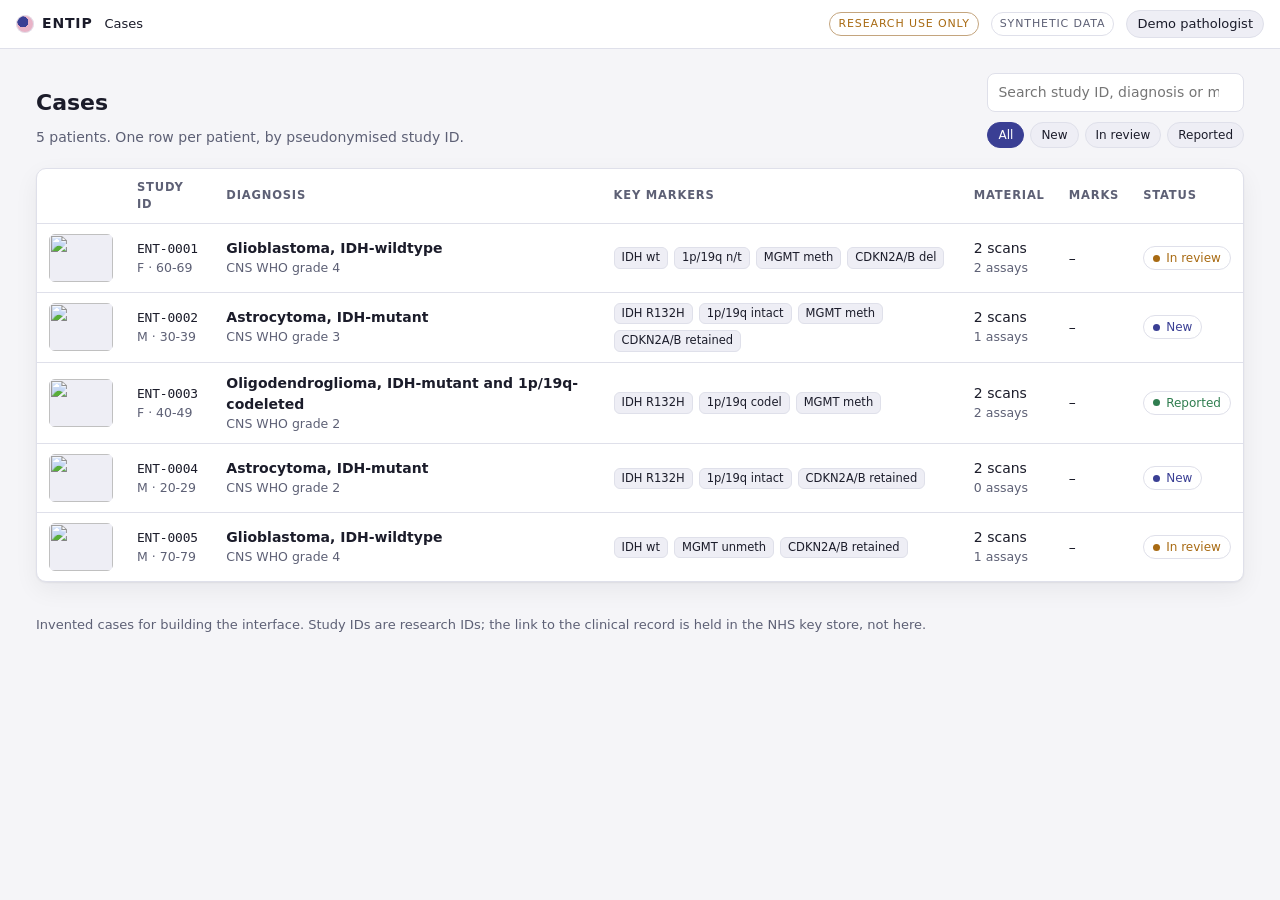
==== gui/web/index.html @ 25b79607 "Add clinician GUI: case list, patient page, slide viewer with click-to-teach" ====
<!doctype html>
<html lang="en">
<head>
<meta charset="utf-8">
<meta name="viewport" content="width=device-width,initial-scale=1,viewport-fit=cover">
<title>ENTIP Case Review</title>
<link rel="stylesheet" href="css/app.css">
</head>
<body>
<a class="skip" href="#main">Skip to content</a>
<header class="top">
  <a class="brand" href="#worklist" aria-label="ENTIP cases">
    <span class="mark" aria-hidden="true"></span>
    <span class="name">ENTIP</span>
  </a>
  <nav class="crumbs" id="crumbs" aria-label="Breadcrumb"></nav>
  <span class="grow"></span>
  <span class="ruo" title="Research use only. Not for diagnosis or patient management.">Research use only</span>
  <span class="mode" id="mode" hidden>Synthetic data</span>
  <button class="who" id="who" type="button" title="Name recorded on your marks"></button>
</header>
<main id="main" tabindex="-1"></main>
<div class="toast" id="toast" role="status" aria-live="polite" hidden></div>

<script src="vendor/openseadragon/openseadragon.js"></script>
<script src="config.js"></script>
<script src="js/head.js"></script>
<script src="js/api.js"></script>
<script src="js/viewer.js"></script>
<script src="js/app.js"></script>
</body>
</html>
---- gui/web/css/app.css ----
/* ENTIP case review.
   Layout: a quiet top bar; worklist and case pages are reading pages; the slide page is a full-height
   workbench (viewer left, teaching panel right). Colour comes from the stains: haematoxylin indigo is the
   accent, eosin crimson marks "yes", a cool slate-teal marks "no". System fonts so it runs offline. */
:root {
  --bg: #f5f5f8;
  --panel: #ffffff;
  --ink: #1b1c2a;
  --muted: #5d6075;
  --line: #dfe0ea;
  --soft: #eeeef5;
  --accent: #3a3f94;      /* haematoxylin */
  --accent-ink: #ffffff;
  --yes: #c0265e;         /* eosin crimson: marked positive */
  --no: #2c7a82;          /* slate teal: marked negative */
  --unsure: #a86a12;      /* amber: uncertain / queue */
  --ok: #2f7d4f;
  --glass: #2a2733;       /* viewer surround */
  --shadow: 0 1px 2px rgba(20, 20, 40, .06), 0 8px 24px rgba(20, 20, 40, .06);
  --sans: system-ui, -apple-system, "Segoe UI", Roboto, "Helvetica Neue", Arial, sans-serif;
  --mono: ui-monospace, "SF Mono", "Cascadia Mono", "Roboto Mono", Menlo, Consolas, monospace;
  --r: 10px;
  color-scheme: light;
}
@media (prefers-color-scheme: dark) {
  :root:not([data-theme="light"]) {
    --bg: #14141c; --panel: #1c1c27; --ink: #e9e9f2; --muted: #a2a4b8; --line: #2f3042; --soft: #252534;
    --accent: #9da3ff; --accent-ink: #14141c; --yes: #f0679a; --no: #5fc0c8; --unsure: #e2a64a; --ok: #6cc690;
    --glass: #0e0e14; --shadow: 0 1px 2px rgba(0, 0, 0, .4), 0 8px 24px rgba(0, 0, 0, .35);
    color-scheme: dark;
  }
}
:root[data-theme="dark"] {
  --bg: #14141c; --panel: #1c1c27; --ink: #e9e9f2; --muted: #a2a4b8; --line: #2f3042; --soft: #252534;
  --accent: #9da3ff; --accent-ink: #14141c; --yes: #f0679a; --no: #5fc0c8; --unsure: #e2a64a; --ok: #6cc690;
  --glass: #0e0e14; --shadow: 0 1px 2px rgba(0, 0, 0, .4), 0 8px 24px rgba(0, 0, 0, .35);
  color-scheme: dark;
}

* { box-sizing: border-box; }
html, body { height: 100%; }
body { margin: 0; background: var(--bg); color: var(--ink); font: 14px/1.5 var(--sans); display: flex; flex-direction: column; }
button, input, select { font: inherit; color: inherit; }
a { color: var(--accent); }
.mono { font-family: var(--mono); font-size: .92em; letter-spacing: -.01em; }
.num { font-variant-numeric: tabular-nums; }
.muted { color: var(--muted); }
.skip { position: absolute; left: -999px; }
.skip:focus { left: 16px; top: 8px; z-index: 50; background: var(--panel); padding: 6px 10px; border-radius: 6px; }
:focus-visible { outline: 2px solid var(--accent); outline-offset: 2px; }
[hidden] { display: none !important; }

/* top bar */
.top { display: flex; align-items: center; gap: 12px; padding-block: 10px; padding-left: max(16px, env(safe-area-inset-left, 0px)); padding-right: max(16px, env(safe-area-inset-right, 0px)); background: var(--panel); border-bottom: 1px solid var(--line); flex-wrap: wrap; }
.brand { display: flex; align-items: center; gap: 8px; color: var(--ink); text-decoration: none; font-weight: 700; letter-spacing: .06em; }
.brand .mark { width: 18px; height: 18px; border-radius: 50%; background: radial-gradient(circle at 38% 38%, var(--accent) 0 34%, transparent 36%), color-mix(in srgb, var(--yes) 35%, var(--panel)); box-shadow: inset 0 0 0 1px var(--line); }
.crumbs { display: flex; align-items: center; gap: 6px; color: var(--muted); font-size: 13px; min-width: 0; flex-wrap: wrap; }
.crumbs a { color: var(--muted); text-decoration: none; }
.crumbs a:hover { color: var(--ink); }
.crumbs .sep { opacity: .5; }
.crumbs .here { color: var(--ink); }
.grow { flex: 1; }
.ruo, .mode { font-size: 11px; text-transform: uppercase; letter-spacing: .08em; padding: 3px 8px; border-radius: 99px; border: 1px solid var(--line); color: var(--muted); white-space: nowrap; }
.ruo { border-color: color-mix(in srgb, var(--unsure) 50%, var(--line)); color: var(--unsure); }
.who { background: var(--soft); border: 1px solid var(--line); border-radius: 99px; padding: 3px 10px; cursor: pointer; font-size: 13px; }
.who input { border: 0; background: transparent; width: 14ch; outline: none; }

main { flex: 1; min-height: 0; }
main:focus { outline: none; }
.page { max-width: 1240px; margin: 0 auto; padding-block: 24px 48px; padding-left: max(16px, env(safe-area-inset-left, 0px)); padding-right: max(16px, env(safe-area-inset-right, 0px)); display: flex; flex-direction: column; gap: 20px; }
h1 { font-size: 22px; line-height: 1.25; margin: 0; text-wrap: balance; font-weight: 650; }
h2 { font-size: 12px; text-transform: uppercase; letter-spacing: .08em; color: var(--muted); margin: 0; font-weight: 600; }
.panel { background: var(--panel); border: 1px solid var(--line); border-radius: var(--r); box-shadow: var(--shadow); }
.sect { display: flex; flex-direction: column; gap: 10px; }

/* buttons, chips, pills */
.btn { display: inline-flex; align-items: center; justify-content: center; gap: 6px; background: var(--soft); border: 1px solid var(--line); border-radius: 8px; padding: 7px 12px; cursor: pointer; text-decoration: none; color: var(--ink); white-space: nowrap; }
.btn:hover { border-color: var(--accent); }
.btn.primary { background: var(--accent); color: var(--accent-ink); border-color: var(--accent); }
.btn.yes { background: var(--yes); border-color: var(--yes); color: #fff; }
.btn.no { background: var(--no); border-color: var(--no); color: #fff; }
.btn.big { padding: 10px 14px; font-weight: 600; flex: 1; }
.btn kbd { font-family: var(--mono); font-size: 11px; opacity: .8; border: 1px solid currentColor; border-radius: 4px; padding: 0 4px; }
.btn:disabled { opacity: .45; cursor: not-allowed; }
.chips { display: flex; gap: 6px; flex-wrap: wrap; }
.chip { font-size: 12px; padding: 3px 10px; border-radius: 99px; border: 1px solid var(--line); background: var(--soft); cursor: pointer; }
.chip[aria-pressed="true"] { background: var(--accent); color: var(--accent-ink); border-color: var(--accent); }
.tag { display: inline-block; font-size: 11.5px; padding: 1px 7px; border-radius: 6px; background: var(--soft); border: 1px solid var(--line); white-space: nowrap; }
.tag.alt { border-color: color-mix(in srgb, var(--yes) 45%, var(--line)); color: var(--yes); }
.pill { display: inline-flex; align-items: center; gap: 6px; font-size: 12px; padding: 2px 9px; border-radius: 99px; white-space: nowrap; border: 1px solid var(--line); }
.pill::before { content: ""; width: 7px; height: 7px; border-radius: 50%; background: currentColor; }
.pill.new { color: var(--accent); }
.pill.review { color: var(--unsure); }
.pill.done { color: var(--ok); }

/* worklist */
.listhead { display: flex; gap: 12px; align-items: end; justify-content: space-between; flex-wrap: wrap; }
.search { background: var(--panel); border: 1px solid var(--line); border-radius: 8px; padding: 8px 10px; min-width: 0; width: min(320px, 100%); }
.tablewrap { overflow-x: auto; }
table.cases { width: 100%; border-collapse: collapse; min-width: 760px; }
.cases th { text-align: left; font-size: 11.5px; text-transform: uppercase; letter-spacing: .07em; color: var(--muted); font-weight: 600; padding: 10px 12px; border-bottom: 1px solid var(--line); }
.cases td { padding: 10px 12px; border-bottom: 1px solid var(--line); vertical-align: middle; }
.cases tbody tr { cursor: pointer; }
.cases tbody tr:hover, .cases tbody tr:focus-visible { background: var(--soft); }
.cases tr:last-child td { border-bottom: 0; }
.cases td .mono { white-space: nowrap; }
.cases .thumb { width: 64px; height: 48px; border-radius: 6px; object-fit: cover; display: block; background: var(--soft); }
.dx { font-weight: 600; }
.sub { font-size: 12.5px; color: var(--muted); }

/* case page */
.casehead { display: flex; gap: 16px; align-items: flex-start; justify-content: space-between; flex-wrap: wrap; }
.casehead .ids { display: flex; gap: 10px; align-items: center; flex-wrap: wrap; color: var(--muted); font-size: 13px; }
.grid3 { display: grid; grid-template-columns: 280px minmax(0, 1fr) 300px; gap: 20px; align-items: start; }
@media (max-width: 1080px) { .grid3 { grid-template-columns: minmax(0, 1fr) 300px; } .grid3 .tree { grid-column: 1 / -1; } }
@media (max-width: 760px) { .grid3 { grid-template-columns: minmax(0, 1fr); } }
.grid3 > * { min-width: 0; }
.box { padding: 14px 16px; display: flex; flex-direction: column; gap: 10px; }
.tree ul { list-style: none; margin: 0; padding-left: 14px; border-left: 1px dashed var(--line); display: flex; flex-direction: column; gap: 6px; }
.tree > .box > ul { padding-left: 0; border-left: 0; }
.tree li { display: flex; flex-direction: column; gap: 6px; }
.node { display: flex; gap: 8px; align-items: baseline; flex-wrap: wrap; font-size: 13px; }
.node .k { font-size: 10.5px; text-transform: uppercase; letter-spacing: .08em; color: var(--muted); min-width: 56px; }
.node a { text-decoration: none; }
.slides { display: grid; grid-template-columns: repeat(auto-fill, minmax(240px, 1fr)); gap: 14px; }
.slidecard { display: flex; flex-direction: column; overflow: hidden; text-decoration: none; color: var(--ink); }
.slidecard img { width: 100%; aspect-ratio: 4 / 3; object-fit: cover; display: block; background: var(--soft); max-width: 100%; }
.slidecard .meta { padding: 10px 12px; display: flex; flex-direction: column; gap: 2px; }
.slidecard.empty .ph { aspect-ratio: 4 / 3; display: grid; place-items: center; color: var(--muted); background: repeating-linear-gradient(45deg, var(--soft) 0 8px, var(--panel) 8px 16px); font-size: 12.5px; padding: 12px; text-align: center; }
a.slidecard:hover { border-color: var(--accent); }
dl.kv { display: grid; grid-template-columns: auto minmax(0, 1fr); gap: 6px 12px; margin: 0; font-size: 13px; }
dl.kv dt { color: var(--muted); }
dl.kv dd { margin: 0; font-weight: 550; overflow-wrap: anywhere; }
.outputs { display: flex; flex-direction: column; gap: 10px; }
.output { display: grid; grid-template-columns: minmax(0, 1fr) auto; gap: 2px 12px; padding: 10px 12px; border: 1px solid var(--line); border-radius: 8px; }
.output .v { font-size: 20px; font-weight: 650; font-variant-numeric: tabular-nums; grid-row: span 2; align-self: center; }
.prov { font-size: 12px; color: var(--muted); }
.log { list-style: none; margin: 0; padding: 0; display: flex; flex-direction: column; gap: 8px; font-size: 12.5px; max-height: 360px; overflow: auto; }
.log li { display: grid; grid-template-columns: 10px minmax(0, 1fr); gap: 8px; }
.log li::before { content: ""; width: 8px; height: 8px; border-radius: 50%; margin-top: 6px; background: var(--muted); }
.log li.person::before { background: var(--accent); }
.log li.yes::before { background: var(--yes); }
.log li.no::before { background: var(--no); }
.empty-note { font-size: 13px; color: var(--muted); }

/* slide workbench */
.bench { display: grid; grid-template-columns: minmax(0, 1fr) 360px; height: 100%; min-height: 560px; }
@media (max-width: 900px) { .bench { grid-template-columns: minmax(0, 1fr); grid-template-rows: 62vh auto; height: auto; } }
.stage { position: relative; background: var(--glass); min-height: 0; overflow: hidden; }
.osd { position: absolute; inset: 0; }
.osd.marking { cursor: crosshair; }
canvas.overlay { position: absolute; inset: 0; pointer-events: none; }
.floatbar { position: absolute; top: 12px; left: 12px; display: flex; gap: 6px; flex-wrap: wrap; z-index: 3; }
.floatbar .btn { background: rgba(255, 255, 255, .94); color: #1b1c2a; border-color: transparent; box-shadow: 0 1px 4px rgba(0, 0, 0, .25); }
.floatbar .btn[aria-pressed="true"] { background: var(--accent); color: var(--accent-ink); }
.zoomer { position: absolute; top: 12px; right: 12px; display: flex; flex-direction: column; gap: 6px; z-index: 3; }
.zoomer .btn { width: 36px; height: 36px; padding: 0; background: rgba(255, 255, 255, .94); color: #1b1c2a; border-color: transparent; box-shadow: 0 1px 4px rgba(0, 0, 0, .25); font-size: 17px; }
.scalebar { position: absolute; left: 12px; bottom: 12px; z-index: 3; color: #fff; font-size: 12px; text-shadow: 0 1px 2px #000; display: flex; flex-direction: column; gap: 3px; pointer-events: none; }
.scalebar i { display: block; height: 5px; border: 2px solid #fff; border-top: 0; box-shadow: 0 1px 2px rgba(0, 0, 0, .6); }
.readout { position: absolute; right: 12px; bottom: 12px; z-index: 3; background: rgba(0, 0, 0, .55); color: #fff; font: 11.5px var(--mono); padding: 4px 8px; border-radius: 6px; pointer-events: none; }
.side { background: var(--panel); border-left: 1px solid var(--line); overflow: auto; padding-block: 16px; padding-left: 16px; padding-right: max(16px, env(safe-area-inset-right, 0px)); display: flex; flex-direction: column; gap: 18px; }
@media (max-width: 900px) { .side { border-left: 0; border-top: 1px solid var(--line); padding-left: max(16px, env(safe-area-inset-left, 0px)); } }
.side select, .side input[type=text] { width: 100%; background: var(--soft); border: 1px solid var(--line); border-radius: 8px; padding: 7px 9px; }
.row { display: flex; gap: 8px; align-items: center; flex-wrap: wrap; }
.seg { display: grid; grid-template-columns: repeat(3, 1fr); border: 1px solid var(--line); border-radius: 9px; overflow: hidden; }
.seg button { border: 0; background: var(--soft); padding: 8px 6px; cursor: pointer; font-size: 13px; border-right: 1px solid var(--line); }
.seg button:last-child { border-right: 0; }
.seg button[aria-pressed="true"].pan { background: var(--accent); color: var(--accent-ink); }
.seg button[aria-pressed="true"].yes { background: var(--yes); color: #fff; }
.seg button[aria-pressed="true"].no { background: var(--no); color: #fff; }
.help { font-size: 12.5px; color: var(--muted); margin: 0; }
.current { border: 1px solid var(--line); border-radius: 10px; padding: 12px; display: flex; flex-direction: column; gap: 10px; }
.current .why { display: flex; justify-content: space-between; gap: 8px; font-size: 12.5px; color: var(--muted); flex-wrap: wrap; }
.pbar { height: 6px; border-radius: 99px; background: linear-gradient(90deg, var(--no), var(--soft) 50%, var(--yes)); position: relative; }
.pbar i { position: absolute; top: -4px; width: 3px; height: 14px; border-radius: 2px; background: var(--ink); transform: translateX(-1px); }
.queue { list-style: none; margin: 0; padding: 0; display: flex; flex-direction: column; gap: 4px; }
.queue button { width: 100%; display: grid; grid-template-columns: 22px minmax(0, 1fr) auto; gap: 8px; align-items: center; text-align: left; background: transparent; border: 1px solid transparent; border-radius: 8px; padding: 5px 8px; cursor: pointer; font-size: 12.5px; }
.queue button:hover { background: var(--soft); }
.queue button[aria-current="true"] { border-color: var(--unsure); background: color-mix(in srgb, var(--unsure) 10%, var(--panel)); }
.queue .n { color: var(--muted); font-variant-numeric: tabular-nums; }
.queue .r { font-size: 11px; color: var(--muted); }
.stats { display: grid; grid-template-columns: repeat(3, 1fr); gap: 8px; }
.stat { border: 1px solid var(--line); border-radius: 8px; padding: 8px 10px; display: flex; flex-direction: column; }
.stat b { font-size: 18px; font-variant-numeric: tabular-nums; }
.stat span { font-size: 11.5px; color: var(--muted); }
.stat.yes b { color: var(--yes); }
.stat.no b { color: var(--no); }
.spark { width: 100%; height: 44px; display: block; }
.toggles { display: flex; flex-direction: column; gap: 6px; font-size: 13px; }
.toggles label { display: flex; gap: 8px; align-items: center; cursor: pointer; }
.legend { display: flex; gap: 12px; flex-wrap: wrap; font-size: 12px; color: var(--muted); }
.legend i { display: inline-block; width: 10px; height: 10px; border-radius: 50%; margin-right: 5px; vertical-align: -1px; border: 2px solid currentColor; }
.legend .y { color: var(--yes); } .legend .n { color: var(--no); } .legend .q { color: var(--unsure); }
.newfeat { display: flex; gap: 6px; }
.newfeat input { flex: 1; min-width: 0; }

.toast { position: fixed; left: 50%; bottom: calc(18px + env(safe-area-inset-bottom, 0px)); transform: translateX(-50%); background: var(--ink); color: var(--bg); padding: 8px 14px; border-radius: 8px; font-size: 13px; z-index: 40; box-shadow: var(--shadow); max-width: calc(100% - 32px); }
.error { padding: 16px; border: 1px solid color-mix(in srgb, var(--yes) 50%, var(--line)); border-radius: 10px; background: var(--panel); }
@media (prefers-reduced-motion: reduce) { * { scroll-behavior: auto !important; transition: none !important; } }
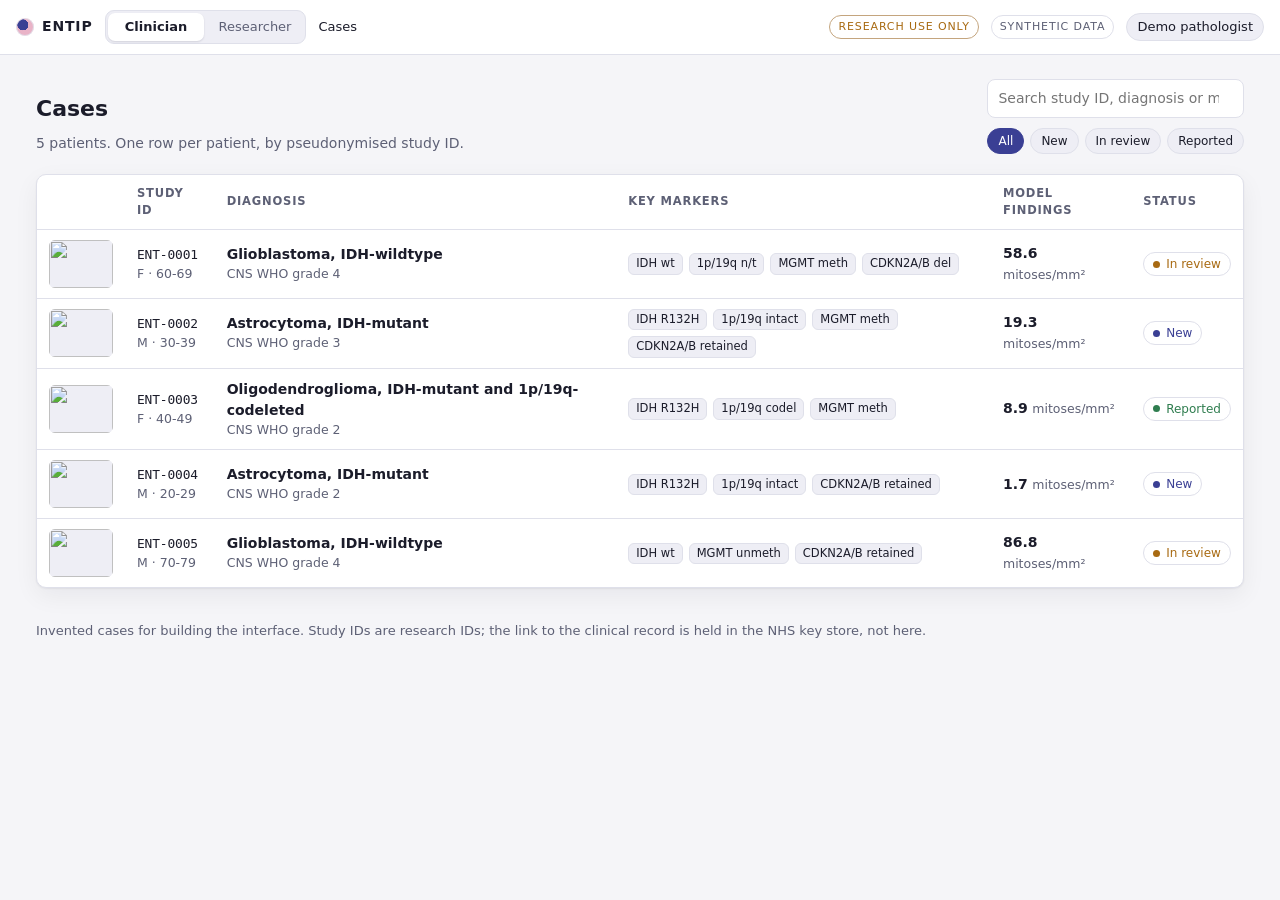
==== commit e3e83319: "Add clinician and researcher views to the GUI" ====
--- a/gui/web/index.html
+++ b/gui/web/index.html
@@ -13,6 +13,10 @@
     <span class="mark" aria-hidden="true"></span>
     <span class="name">ENTIP</span>
   </a>
+  <div class="viewtabs" id="viewtabs" role="tablist" aria-label="View">
+    <button type="button" role="tab" data-view="clinician" aria-selected="true">Clinician</button>
+    <button type="button" role="tab" data-view="researcher" aria-selected="false">Researcher</button>
+  </div>
   <nav class="crumbs" id="crumbs" aria-label="Breadcrumb"></nav>
   <span class="grow"></span>
   <span class="ruo" title="Research use only. Not for diagnosis or patient management.">Research use only</span>
--- a/gui/web/css/app.css
+++ b/gui/web/css/app.css
@@ -72,6 +72,12 @@
 h2 { font-size: 12px; text-transform: uppercase; letter-spacing: .08em; color: var(--muted); margin: 0; font-weight: 600; }
 .panel { background: var(--panel); border: 1px solid var(--line); border-radius: var(--r); box-shadow: var(--shadow); }
 .sect { display: flex; flex-direction: column; gap: 10px; }
+
+/* clinician / researcher switch */
+.viewtabs { display: inline-grid; grid-template-columns: 1fr 1fr; background: var(--soft); border: 1px solid var(--line); border-radius: 9px; padding: 2px; gap: 2px; }
+.viewtabs button { border: 0; background: transparent; border-radius: 7px; padding: 4px 12px; cursor: pointer; font-size: 13px; color: var(--muted); }
+.viewtabs button[aria-selected="true"] { background: var(--panel); color: var(--ink); font-weight: 600; box-shadow: 0 1px 2px rgba(20, 20, 40, .12); }
+:root[data-view="researcher"] .viewtabs button[aria-selected="true"] { color: var(--accent); }
 
 /* buttons, chips, pills */
 .btn { display: inline-flex; align-items: center; justify-content: center; gap: 6px; background: var(--soft); border: 1px solid var(--line); border-radius: 8px; padding: 7px 12px; cursor: pointer; text-decoration: none; color: var(--ink); white-space: nowrap; }
@@ -197,3 +203,44 @@
 .toast { position: fixed; left: 50%; bottom: calc(18px + env(safe-area-inset-bottom, 0px)); transform: translateX(-50%); background: var(--ink); color: var(--bg); padding: 8px 14px; border-radius: 8px; font-size: 13px; z-index: 40; box-shadow: var(--shadow); max-width: calc(100% - 32px); }
 .error { padding: 16px; border: 1px solid color-mix(in srgb, var(--yes) 50%, var(--line)); border-radius: 10px; background: var(--panel); }
 @media (prefers-reduced-motion: reduce) { * { scroll-behavior: auto !important; transition: none !important; } }
+
+/* clinician patient page */
+.grid2 { display: grid; grid-template-columns: minmax(0, 1.4fr) minmax(0, 1fr); gap: 20px; align-items: start; }
+@media (max-width: 860px) { .grid2 { grid-template-columns: minmax(0, 1fr); } }
+.report .layer { display: grid; grid-template-columns: 170px minmax(0, 1fr); gap: 12px; padding-block: 10px; border-top: 1px solid var(--line); }
+.report .layer:first-of-type { border-top: 0; }
+@media (max-width: 520px) { .report .layer { grid-template-columns: minmax(0, 1fr); gap: 2px; } }
+.report .lk { font-size: 12px; text-transform: uppercase; letter-spacing: .07em; color: var(--muted); padding-top: 2px; }
+.report .lv { font-weight: 600; overflow-wrap: anywhere; }
+
+/* clinician slide panel */
+.finding { display: grid; grid-template-columns: auto minmax(0, 1fr); gap: 14px; align-items: center; }
+.finding .big { font-size: 34px; font-weight: 700; line-height: 1; color: var(--ink); }
+.reviewbar { display: flex; align-items: center; gap: 10px; font-size: 12.5px; color: var(--muted); }
+.reviewbar .track { flex: 1; height: 6px; border-radius: 99px; background: var(--soft); overflow: hidden; }
+.reviewbar .track i { display: block; height: 100%; width: 0; background: var(--ok); transition: width .25s; }
+.gallery { display: grid; grid-template-columns: repeat(auto-fill, minmax(96px, 1fr)); gap: 8px; }
+.cand { border: 2px solid var(--line); border-radius: 9px; overflow: hidden; background: var(--panel); display: flex; flex-direction: column; }
+.cand .pic { border: 0; padding: 0; background: #f7f7f7; cursor: zoom-in; aspect-ratio: 1; display: block; width: 100%; }
+.cand .pic canvas { width: 100%; height: 100%; display: block; }
+.cand .cap { display: flex; align-items: center; justify-content: space-between; padding: 3px 4px 3px 7px; font-size: 12px; color: var(--muted); }
+.cand .acts { display: flex; gap: 3px; }
+.cand .acts button { width: 26px; height: 24px; border-radius: 6px; border: 1px solid var(--line); background: var(--soft); cursor: pointer; font-size: 13px; line-height: 1; padding: 0; }
+.cand .acts .ok:hover { border-color: var(--yes); color: var(--yes); }
+.cand .acts .nope:hover { border-color: var(--no); color: var(--no); }
+.cand.cur { border-color: var(--unsure); box-shadow: 0 0 0 2px color-mix(in srgb, var(--unsure) 30%, transparent); }
+.cand.agreed { border-color: var(--yes); }
+.cand.agreed .ok { background: var(--yes); color: #fff; border-color: var(--yes); }
+.cand.rejected { border-color: var(--no); }
+.cand.rejected .nope { background: var(--no); color: #fff; border-color: var(--no); }
+.cand.rejected .pic { opacity: .6; }
+details.more summary { cursor: pointer; font-size: 12px; text-transform: uppercase; letter-spacing: .08em; color: var(--muted); font-weight: 600; }
+details.more[open] summary { margin-bottom: 4px; }
+kbd { font-family: var(--mono); font-size: 11px; border: 1px solid var(--line); border-radius: 4px; padding: 0 4px; }
+
+/* researcher */
+.hist { width: 100%; height: 70px; display: block; }
+.sorter { background: none; border: 0; padding: 0; font: inherit; color: inherit; text-transform: inherit; letter-spacing: inherit; cursor: pointer; white-space: nowrap; }
+.sorter:hover { color: var(--ink); }
+table.cohort { min-width: 980px; }
+.cohort td { font-size: 13px; }
